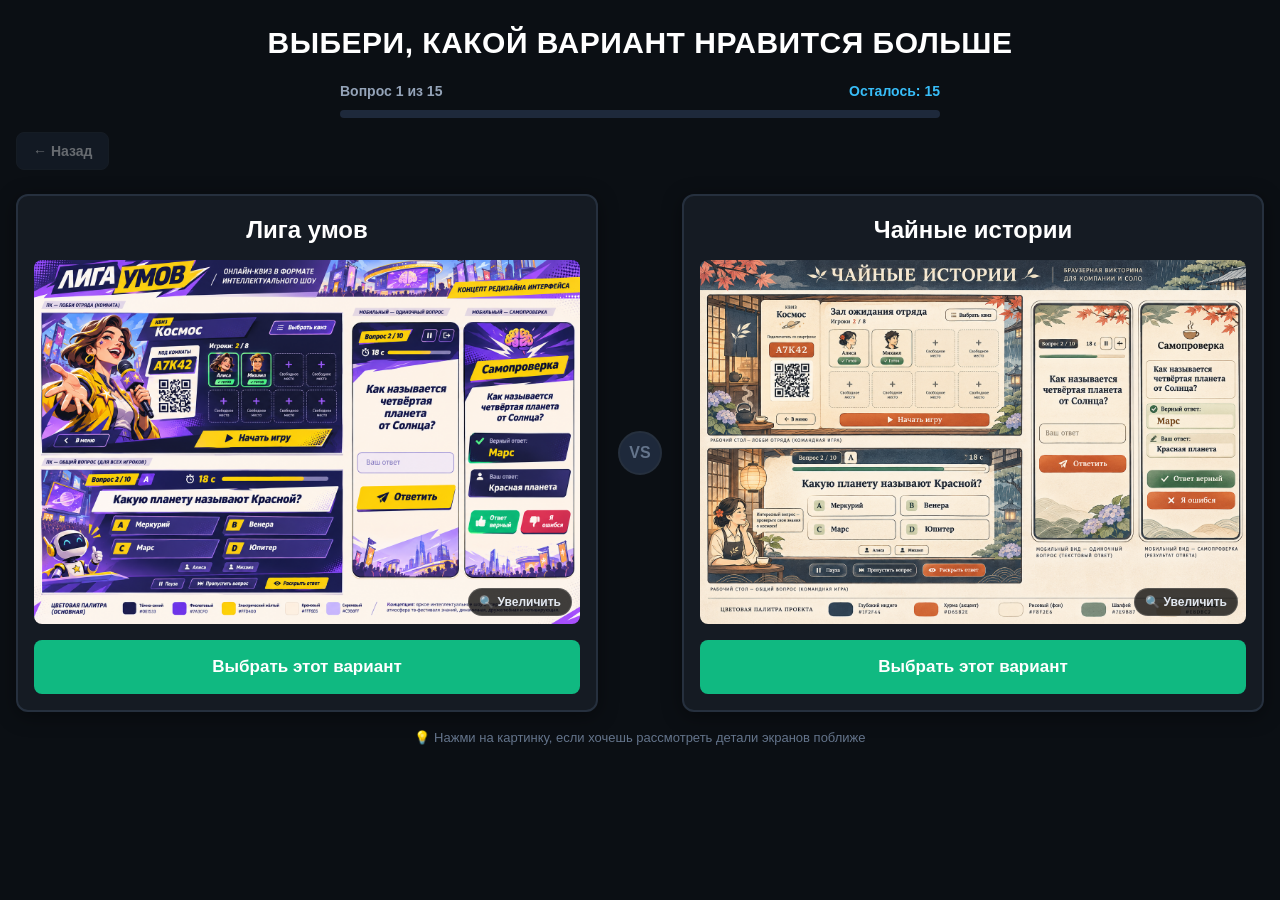
==== concept-jja89guj/index.html @ 02538715 "concept quiz for quiz added" ====
<!doctype html>
<html lang="ru">
<head>
  <meta charset="utf-8">
  <meta name="viewport" content="width=device-width, initial-scale=1">
  <title>Выбери концепцию викторины</title>
  <link rel="stylesheet" href="style.css">
  <script src="concepts.js"></script>
  <script src="app.js" defer></script>
</head>
<body>
  <!-- ОСНОВНОЙ ЭКРАН ТУРНИРА -->
  <main class="app-container">
    <section id="screen-quiz" class="screen">
      <header class="quiz-header">
        <h1 class="main-title">ВЫБЕРИ, КАКОЙ ВАРИАНТ НРАВИТСЯ БОЛЬШЕ</h1>
        
        <div class="progress-section">
          <div class="progress-meta">
            <span id="progress-text" class="progress-text">Вопрос 1 из 15</span>
            <span id="remain-text" class="remain-text">Осталось: 15</span>
          </div>
          <div class="progress-bar">
            <div id="progress-fill" class="progress-fill" style="width: 0%"></div>
          </div>
        </div>

        <div class="nav-bar">
          <button type="button" id="btn-back" class="btn btn-secondary btn-sm" disabled>
            ← Назад
          </button>
        </div>
      </header>

      <!-- ДВА ВАРИАНТА ДЛЯ ВЫБОРА -->
      <div class="arena" id="arena">
        <!-- Вариант 1 -->
        <article class="concept-card" id="card-left">
          <div class="card-header">
            <h2 class="concept-title" id="title-left">...</h2>
          </div>
          <div class="media-box" id="media-left">
            <img id="img-left" src="" alt="Вариант 1" class="concept-img">
            <span class="zoom-badge">🔍 Увеличить</span>
          </div>
          <button type="button" id="btn-pick-left" class="btn btn-pick">
            Выбрать этот вариант
          </button>
        </article>

        <div class="arena-divider" aria-hidden="true">VS</div>

        <!-- Вариант 2 -->
        <article class="concept-card" id="card-right">
          <div class="card-header">
            <h2 class="concept-title" id="title-right">...</h2>
          </div>
          <div class="media-box" id="media-right">
            <img id="img-right" src="" alt="Вариант 2" class="concept-img">
            <span class="zoom-badge">🔍 Увеличить</span>
          </div>
          <button type="button" id="btn-pick-right" class="btn btn-pick">
            Выбрать этот вариант
          </button>
        </article>
      </div>

      <p class="hint-tap">💡 Нажми на картинку, если хочешь рассмотреть детали экранов поближе</p>
    </section>

    <!-- ЭКРАН РЕЗУЛЬТАТОВ -->
    <section id="screen-results" class="screen" hidden>
      <div class="results-header">
        <h1 class="results-title">ТВОЙ ВЫБОР ГОТОВ!</h1>
        <p class="results-sub">Скопируй результат и скинь в лс, чтобы обсудить</p>
        
        <div class="results-actions">
          <button type="button" id="btn-copy" class="btn btn-primary btn-copy">
            Скопировать результат
          </button>
          <button type="button" id="btn-restart" class="btn btn-secondary">
            Пройти заново
          </button>
        </div>
        <div id="copy-toast" class="copy-toast" hidden>✓ Скопировано в буфер обмена!</div>

        <!-- Запасное поле для ручного копирования -->
        <div id="fallback-box" class="fallback-box" hidden>
          <p>Буфер недоступен. Скопируй текст отсюда:</p>
          <textarea id="fallback-text" rows="8" readonly></textarea>
        </div>
      </div>

      <!-- Главный победитель -->
      <div class="winner-block" id="winner-block"></div>

      <!-- Разъяснение распределения мест -->
      <p class="results-notice">Концепты, выбывшие в одном раунде, делят места. Турнир определяет победителя, но не точный порядок всех вариантов.</p>

      <!-- Остальные места -->
      <div class="placements-list" id="placements-list"></div>
    </section>
  </main>

  <!-- ПРОСМОТР КАРТИНКИ (LIGHTBOX) -->
  <div id="lightbox" class="lightbox" hidden>
    <div class="lightbox-top">
      <span id="lightbox-title" class="lightbox-title"></span>
      <div class="lightbox-btns">
        <button type="button" id="btn-zoom-out" class="btn-ctrl">−</button>
        <span id="zoom-value" class="zoom-value">100%</span>
        <button type="button" id="btn-zoom-in" class="btn-ctrl">+</button>
        <button type="button" id="btn-zoom-reset" class="btn-ctrl">Сброс</button>
        <button type="button" id="btn-close-lightbox" class="btn-ctrl btn-close">✕ Закрыть</button>
      </div>
    </div>
    <div class="lightbox-viewport" id="lightbox-viewport">
      <div class="lightbox-stage" id="lightbox-stage">
        <img id="lightbox-img" src="" alt="Просмотр">
      </div>
    </div>
  </div>
</body>
</html>
---- concept-jja89guj/style.css ----
/* ==========================================================================
   NW-QUIZ CONCEPT TEST — DARK THEME ONLY
   Быстрый опрос для друзей, минималистичный и контрастный
   ========================================================================== */

:root {
  --bg-app: #0b0f14;
  --bg-card: #151b23;
  --bg-card-hover: #1c2430;
  --border: #26303e;
  --border-focus: #38bdf8;
  
  --text-main: #f1f5f9;
  --text-muted: #94a3b8;
  --text-dim: #64748b;
  
  --primary: #2563eb;
  --primary-hover: #1d4ed8;
  --pick-btn: #10b981;
  --pick-btn-hover: #059669;
  
  --radius: 12px;
  --radius-sm: 8px;
}

*, *::before, *::after {
  box-sizing: border-box;
}

html, body {
  margin: 0;
  padding: 0;
  background-color: var(--bg-app);
  color: var(--text-main);
  font-family: -apple-system, BlinkMacSystemFont, "Segoe UI", Roboto, "Helvetica Neue", Arial, sans-serif;
  line-height: 1.5;
  overflow-x: hidden;
}

.app-container {
  max-width: 1280px;
  margin: 0 auto;
  padding: 20px 16px 40px;
  min-height: 100vh;
}

[hidden] {
  display: none !important;
}

/* ==========================================================================
   ШАПКА И ПРОГРЕСС
   ========================================================================== */
.quiz-header {
  text-align: center;
  margin-bottom: 24px;
}

.main-title {
  font-size: clamp(20px, 3.5vw, 30px);
  font-weight: 800;
  letter-spacing: 0.5px;
  margin: 0 0 16px;
  color: #ffffff;
  text-transform: uppercase;
}

.progress-section {
  max-width: 600px;
  margin: 0 auto 14px;
}

.progress-meta {
  display: flex;
  justify-content: space-between;
  font-size: 14px;
  font-weight: 600;
  color: var(--text-muted);
  margin-bottom: 8px;
}

.remain-text {
  color: #38bdf8;
}

.progress-bar {
  width: 100%;
  height: 8px;
  background: #1e293b;
  border-radius: 999px;
  overflow: hidden;
}

.progress-fill {
  height: 100%;
  background: linear-gradient(90deg, #38bdf8, #10b981);
  border-radius: 999px;
  transition: width 0.25s ease;
}

.nav-bar {
  display: flex;
  justify-content: flex-start;
  max-width: 1280px;
  margin: 0 auto;
}

/* Кнопки */
.btn {
  font-family: inherit;
  font-weight: 600;
  border-radius: var(--radius-sm);
  border: 1px solid transparent;
  cursor: pointer;
  display: inline-flex;
  align-items: center;
  justify-content: center;
  user-select: none;
  transition: background-color 0.15s ease, transform 0.1s ease;
}

.btn:active:not(:disabled) {
  transform: scale(0.98);
}

.btn-sm {
  padding: 8px 16px;
  font-size: 14px;
  min-height: 38px;
}

.btn-secondary {
  background: #1e293b;
  color: var(--text-main);
  border-color: var(--border);
}
.btn-secondary:hover:not(:disabled) {
  background: #334155;
}

.btn-primary {
  background: var(--primary);
  color: #fff;
}
.btn-primary:hover:not(:disabled) {
  background: var(--primary-hover);
}

.btn:disabled {
  opacity: 0.4;
  cursor: not-allowed;
  pointer-events: none;
}

/* ==========================================================================
   АРЕНА СРАВНЕНИЯ ДВУХ ВАРИАНТОВ
   ========================================================================== */
.arena {
  display: grid;
  grid-template-columns: minmax(0, 1fr) auto minmax(0, 1fr);
  gap: 20px;
  align-items: stretch;
  margin-top: 10px;
}

.arena-divider {
  display: flex;
  align-items: center;
  justify-content: center;
  font-size: 16px;
  font-weight: 900;
  color: var(--text-dim);
  background: #1e293b;
  width: 44px;
  height: 44px;
  border-radius: 50%;
  align-self: center;
  border: 2px solid var(--border);
}

.concept-card {
  background: var(--bg-card);
  border: 2px solid var(--border);
  border-radius: var(--radius);
  padding: 16px;
  display: flex;
  flex-direction: column;
  box-shadow: 0 4px 20px rgba(0, 0, 0, 0.4);
  transition: border-color 0.2s ease, transform 0.15s ease, opacity 0.2s ease;
}

.concept-card.is-selected {
  border-color: var(--pick-btn);
  transform: scale(1.01);
}

.concept-card.is-dimmed {
  opacity: 0.35;
}

.card-header {
  margin-bottom: 12px;
  text-align: center;
}

.concept-title {
  margin: 0;
  font-size: clamp(20px, 2.5vw, 24px);
  font-weight: 700;
  color: #ffffff;
  word-break: break-word;
}

.media-box {
  position: relative;
  width: 100%;
  aspect-ratio: 3 / 2;
  background: #0f1318;
  border-radius: var(--radius-sm);
  overflow: hidden;
  margin-bottom: 16px;
  cursor: pointer;
}

.concept-img {
  width: 100%;
  height: 100%;
  object-fit: contain;
  display: block;
  transition: transform 0.2s ease;
}

.media-box:hover .concept-img {
  transform: scale(1.02);
}

.zoom-badge {
  position: absolute;
  bottom: 8px;
  right: 8px;
  background: rgba(0, 0, 0, 0.75);
  color: #e2e8f0;
  font-size: 12px;
  font-weight: 600;
  padding: 4px 10px;
  border-radius: 999px;
  pointer-events: none;
  border: 1px solid rgba(255, 255, 255, 0.15);
}

.btn-pick {
  width: 100%;
  min-height: 54px;
  font-size: 17px;
  font-weight: 700;
  background: var(--pick-btn);
  color: #ffffff;
  border-radius: var(--radius-sm);
  margin-top: auto;
}

.btn-pick:hover:not(:disabled) {
  background: var(--pick-btn-hover);
}

.hint-tap {
  text-align: center;
  font-size: 13px;
  color: var(--text-dim);
  margin: 16px 0 0;
}

/* ==========================================================================
   ЭКРАН РЕЗУЛЬТАТОВ
   ========================================================================== */
.results-header {
  text-align: center;
  max-width: 700px;
  margin: 0 auto 30px;
}

.results-title {
  font-size: clamp(26px, 4vw, 36px);
  margin: 0 0 8px;
  color: #ffffff;
}

.results-sub {
  color: var(--text-muted);
  font-size: 16px;
  margin: 0 0 20px;
}

.results-actions {
  display: flex;
  justify-content: center;
  gap: 12px;
  flex-wrap: wrap;
}

.btn-copy {
  padding: 14px 28px;
  font-size: 17px;
}

.copy-toast {
  margin-top: 14px;
  padding: 10px 18px;
  border-radius: var(--radius-sm);
  background: #065f46;
  color: #ecfdf5;
  font-weight: 600;
  font-size: 15px;
  display: inline-block;
}

.fallback-box {
  margin-top: 18px;
  background: #1e293b;
  padding: 14px;
  border-radius: var(--radius-sm);
  text-align: left;
}
.fallback-box p { margin: 0 0 8px; font-size: 14px; color: var(--text-muted); }
.fallback-box textarea {
  width: 100%;
  background: #0f172a;
  color: #f8fafc;
  border: 1px solid var(--border);
  padding: 10px;
  font-family: monospace;
  font-size: 13px;
  border-radius: 4px;
}

/* Блок победителя */
.winner-block {
  max-width: 700px;
  margin: 0 auto 32px;
  background: #17212e;
  border: 2px solid #eab308;
  border-radius: var(--radius);
  padding: 24px;
  text-align: center;
  box-shadow: 0 10px 30px rgba(234, 179, 8, 0.15);
}

.winner-badge {
  display: inline-block;
  background: #ca8a04;
  color: #ffffff;
  font-weight: 800;
  font-size: 13px;
  padding: 4px 14px;
  border-radius: 999px;
  margin-bottom: 10px;
  letter-spacing: 0.5px;
}

.winner-name {
  font-size: clamp(26px, 4vw, 36px);
  margin: 0 0 16px;
  font-weight: 800;
  color: #ffffff;
}

.winner-img-wrap {
  aspect-ratio: 3 / 2;
  border-radius: var(--radius-sm);
  overflow: hidden;
  background: #0b0f14;
  cursor: pointer;
}
.winner-img-wrap img {
  width: 100%;
  height: 100%;
  object-fit: contain;
  display: block;
}

.results-notice {
  text-align: center;
  font-size: 13px;
  color: var(--text-dim);
  max-width: 700px;
  margin: 0 auto 24px;
}

/* Списки мест */
.placements-list {
  max-width: 800px;
  margin: 0 auto;
  display: flex;
  flex-direction: column;
  gap: 20px;
}

.place-group {
  background: var(--bg-card);
  border: 1px solid var(--border);
  border-radius: var(--radius);
  padding: 18px;
}

.place-group-title {
  margin: 0 0 12px;
  font-size: 17px;
  font-weight: 700;
  color: var(--text-main);
  border-bottom: 1px solid var(--border);
  padding-bottom: 8px;
}

.place-group-items {
  display: grid;
  grid-template-columns: repeat(auto-fill, minmax(160px, 1fr));
  gap: 12px;
}

.mini-card {
  background: #0f1318;
  border: 1px solid var(--border);
  border-radius: var(--radius-sm);
  padding: 8px;
  text-align: center;
  cursor: pointer;
  transition: transform 0.15s ease, border-color 0.15s ease;
}

.mini-card:hover {
  transform: translateY(-2px);
  border-color: #38bdf8;
}

.mini-card-title {
  font-size: 13px;
  font-weight: 700;
  margin-bottom: 6px;
  color: #ffffff;
}

.mini-card-thumb {
  aspect-ratio: 3 / 2;
  border-radius: 4px;
  overflow: hidden;
}
.mini-card-thumb img {
  width: 100%;
  height: 100%;
  object-fit: contain;
  display: block;
}

/* ==========================================================================
   LIGHTBOX ДЛЯ КАРТИНОК
   ========================================================================== */
.lightbox {
  position: fixed;
  inset: 0;
  z-index: 9999;
  background: rgba(5, 8, 12, 0.95);
  display: flex;
  flex-direction: column;
  backdrop-filter: blur(8px);
}

.lightbox-top {
  display: flex;
  justify-content: space-between;
  align-items: center;
  padding: 10px 16px;
  background: #111827;
  border-bottom: 1px solid #1f2937;
  gap: 10px;
  flex-wrap: wrap;
}

.lightbox-title {
  font-weight: 700;
  font-size: 16px;
  color: #ffffff;
}

.lightbox-btns {
  display: flex;
  align-items: center;
  gap: 6px;
}

.btn-ctrl {
  background: #1f2937;
  color: #fff;
  border: 1px solid #374151;
  border-radius: 6px;
  padding: 6px 12px;
  font-weight: 600;
  font-size: 14px;
  cursor: pointer;
}
.btn-ctrl:hover {
  background: #374151;
}

.zoom-value {
  font-size: 13px;
  color: #94a3b8;
  min-width: 44px;
  text-align: center;
}

.btn-close {
  background: #b91c1c;
  border-color: #b91c1c;
}
.btn-close:hover {
  background: #dc2626;
}

.lightbox-viewport {
  flex: 1;
  position: relative;
  overflow: hidden;
  touch-action: none;
  cursor: grab;
  display: flex;
  align-items: center;
  justify-content: center;
}

.lightbox-viewport.is-dragging {
  cursor: grabbing;
}

.lightbox-stage {
  position: absolute;
  transform-origin: center center;
  will-change: transform;
  display: flex;
  align-items: center;
  justify-content: center;
  width: 100%;
  height: 100%;
}

.lightbox-stage img {
  max-width: 92vw;
  max-height: 86vh;
  object-fit: contain;
  pointer-events: none;
  border-radius: var(--radius-sm);
}

/* ==========================================================================
   АДАПТИВНОСТЬ
   ========================================================================== */
@media (max-width: 800px) {
  .app-container {
    padding: 12px 10px 30px;
  }
  
  .arena {
    grid-template-columns: 1fr;
    gap: 16px;
  }
  
  .arena-divider {
    display: none;
  }
  
  .main-title {
    font-size: 19px;
  }
  
  .concept-card {
    padding: 12px;
  }
  
  .btn-pick {
    min-height: 50px;
    font-size: 16px;
  }

  .place-group-items {
    grid-template-columns: 1fr 1fr;
  }
}
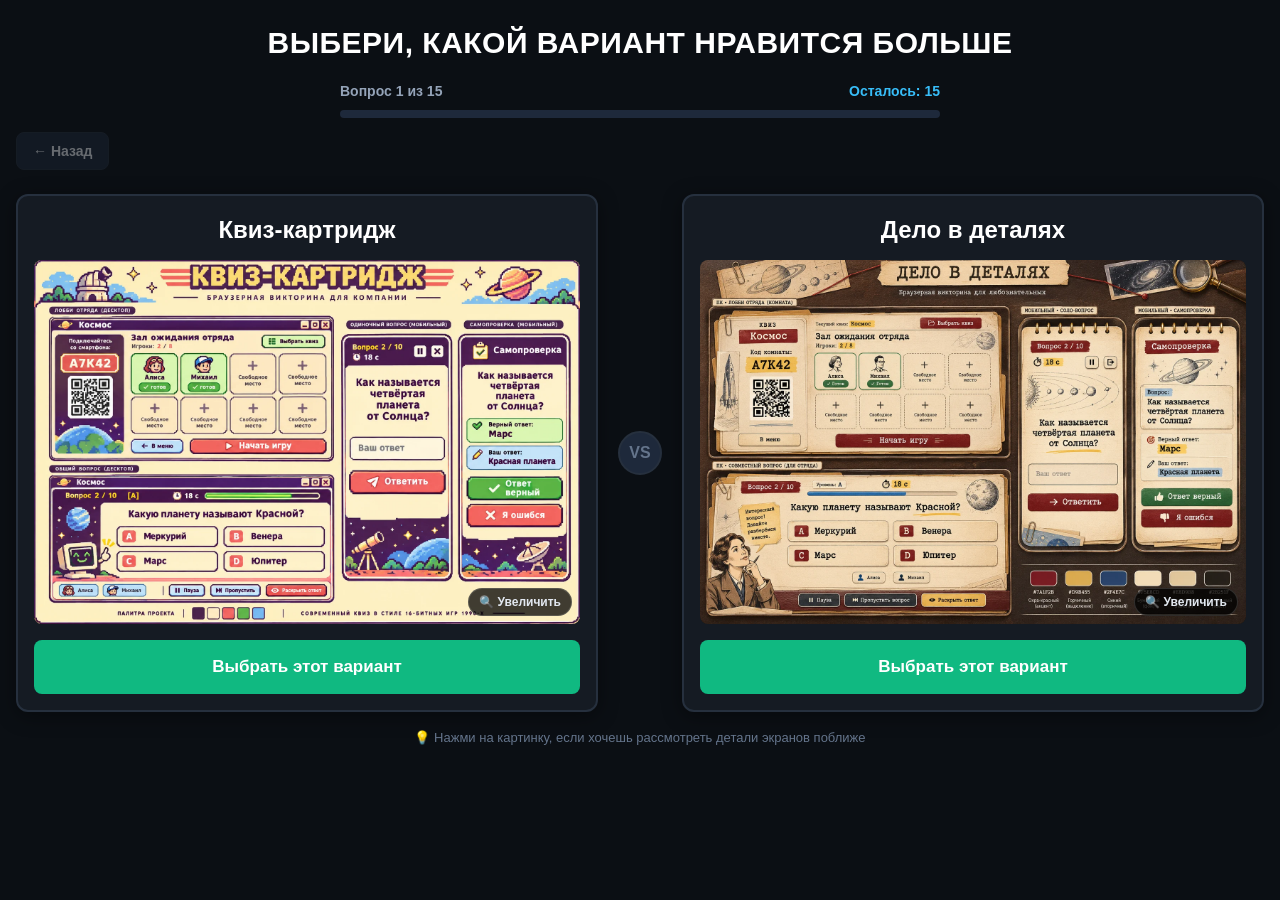
==== commit 3af30c73: "Preload concept images before quiz" ====
--- a/concept-jja89guj/index.html
+++ b/concept-jja89guj/index.html
@@ -11,7 +11,20 @@
 <body>
   <!-- ОСНОВНОЙ ЭКРАН ТУРНИРА -->
   <main class="app-container">
-    <section id="screen-quiz" class="screen">
+    <section id="screen-loading" class="loading-screen" aria-labelledby="loading-title">
+      <div class="loading-card">
+        <h1 id="loading-title">Готовим картинки</h1>
+        <p class="loading-description">Загружаем все варианты, чтобы тест проходил без ожидания.</p>
+        <p id="loading-text" class="loading-text" aria-live="polite">Загрузка 0%</p>
+        <div id="loading-progress" class="progress-bar loading-progress" role="progressbar" aria-label="Загрузка изображений" aria-valuemin="0" aria-valuemax="100" aria-valuenow="0">
+          <div id="loading-fill" class="progress-fill" style="width: 0%"></div>
+        </div>
+        <p id="loading-error" class="loading-error" role="alert" hidden></p>
+        <button type="button" id="btn-retry-loading" class="btn btn-primary loading-retry" hidden>Попробовать снова</button>
+      </div>
+    </section>
+
+    <section id="screen-quiz" class="screen" hidden>
       <header class="quiz-header">
         <h1 class="main-title">ВЫБЕРИ, КАКОЙ ВАРИАНТ НРАВИТСЯ БОЛЬШЕ</h1>
         
--- a/concept-jja89guj/style.css
+++ b/concept-jja89guj/style.css
@@ -47,6 +47,28 @@
 [hidden] {
   display: none !important;
 }
+
+.loading-screen {
+  min-height: calc(100vh - 60px);
+  display: grid;
+  place-items: center;
+}
+
+.loading-card {
+  width: min(100%, 480px);
+  padding: 32px 24px;
+  text-align: center;
+  background: var(--bg-card);
+  border: 1px solid var(--border);
+  border-radius: var(--radius);
+}
+
+.loading-card h1 { margin: 0 0 8px; font-size: clamp(24px, 4vw, 30px); }
+.loading-description { margin: 0 0 24px; color: var(--text-muted); }
+.loading-text { margin: 0 0 10px; font-weight: 700; }
+.loading-progress { height: 10px; }
+.loading-error { margin: 20px 0 0; color: #fca5a5; }
+.loading-retry { margin-top: 16px; padding: 12px 20px; }
 
 /* ==========================================================================
    ШАПКА И ПРОГРЕСС
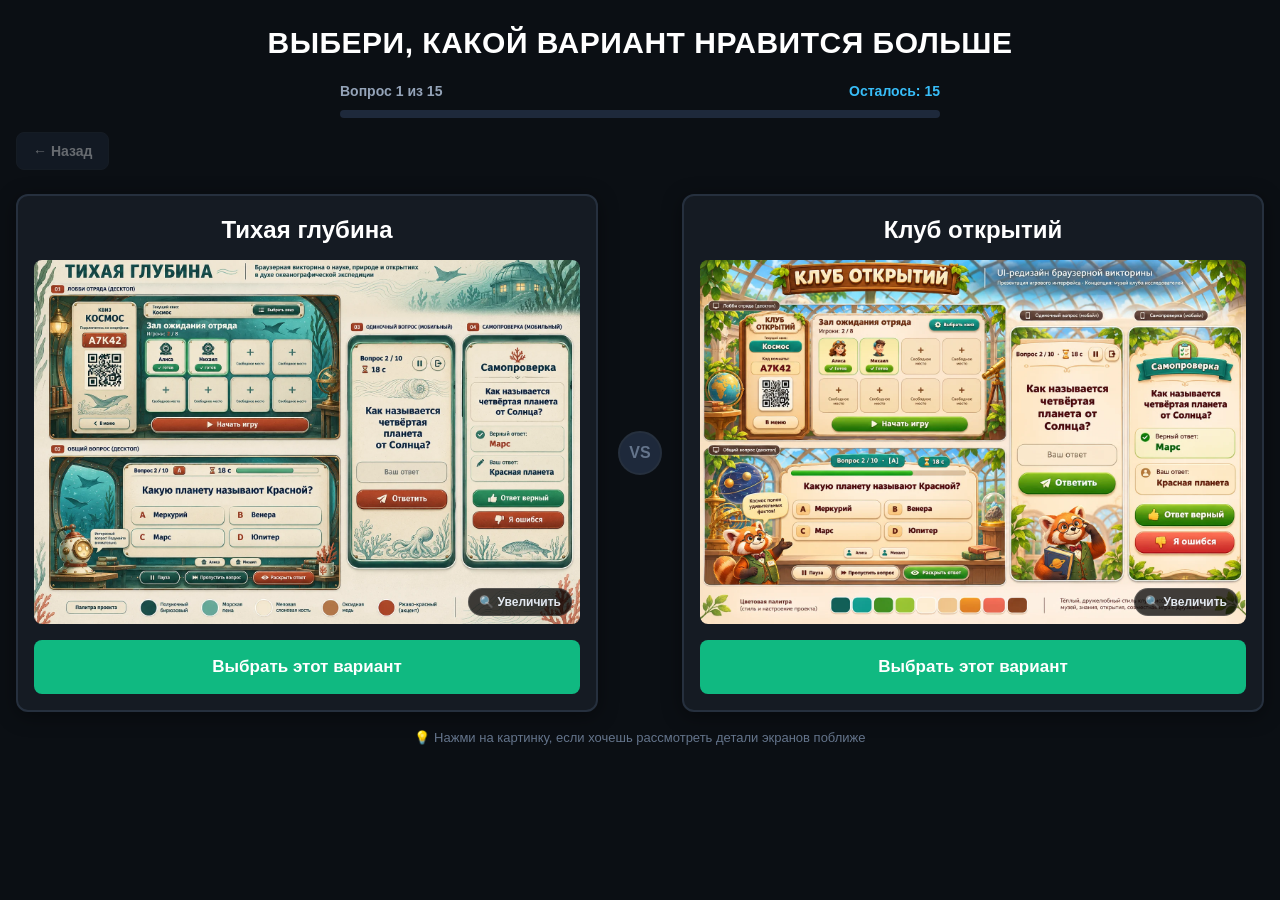
==== commit b1975fdf: "Version quiz assets to prevent stale preload scripts" ====
--- a/concept-jja89guj/index.html
+++ b/concept-jja89guj/index.html
@@ -4,9 +4,10 @@
   <meta charset="utf-8">
   <meta name="viewport" content="width=device-width, initial-scale=1">
   <title>Выбери концепцию викторины</title>
-  <link rel="stylesheet" href="style.css">
-  <script src="concepts.js"></script>
-  <script src="app.js" defer></script>
+  <!-- Менять версию при обновлении ресурсов, чтобы браузер не смешивал старый JS/CSS с новым HTML. -->
+  <link rel="stylesheet" href="style.css?v=preload-2">
+  <script src="concepts.js?v=preload-2"></script>
+  <script src="app.js?v=preload-2" defer></script>
 </head>
 <body>
   <!-- ОСНОВНОЙ ЭКРАН ТУРНИРА -->
